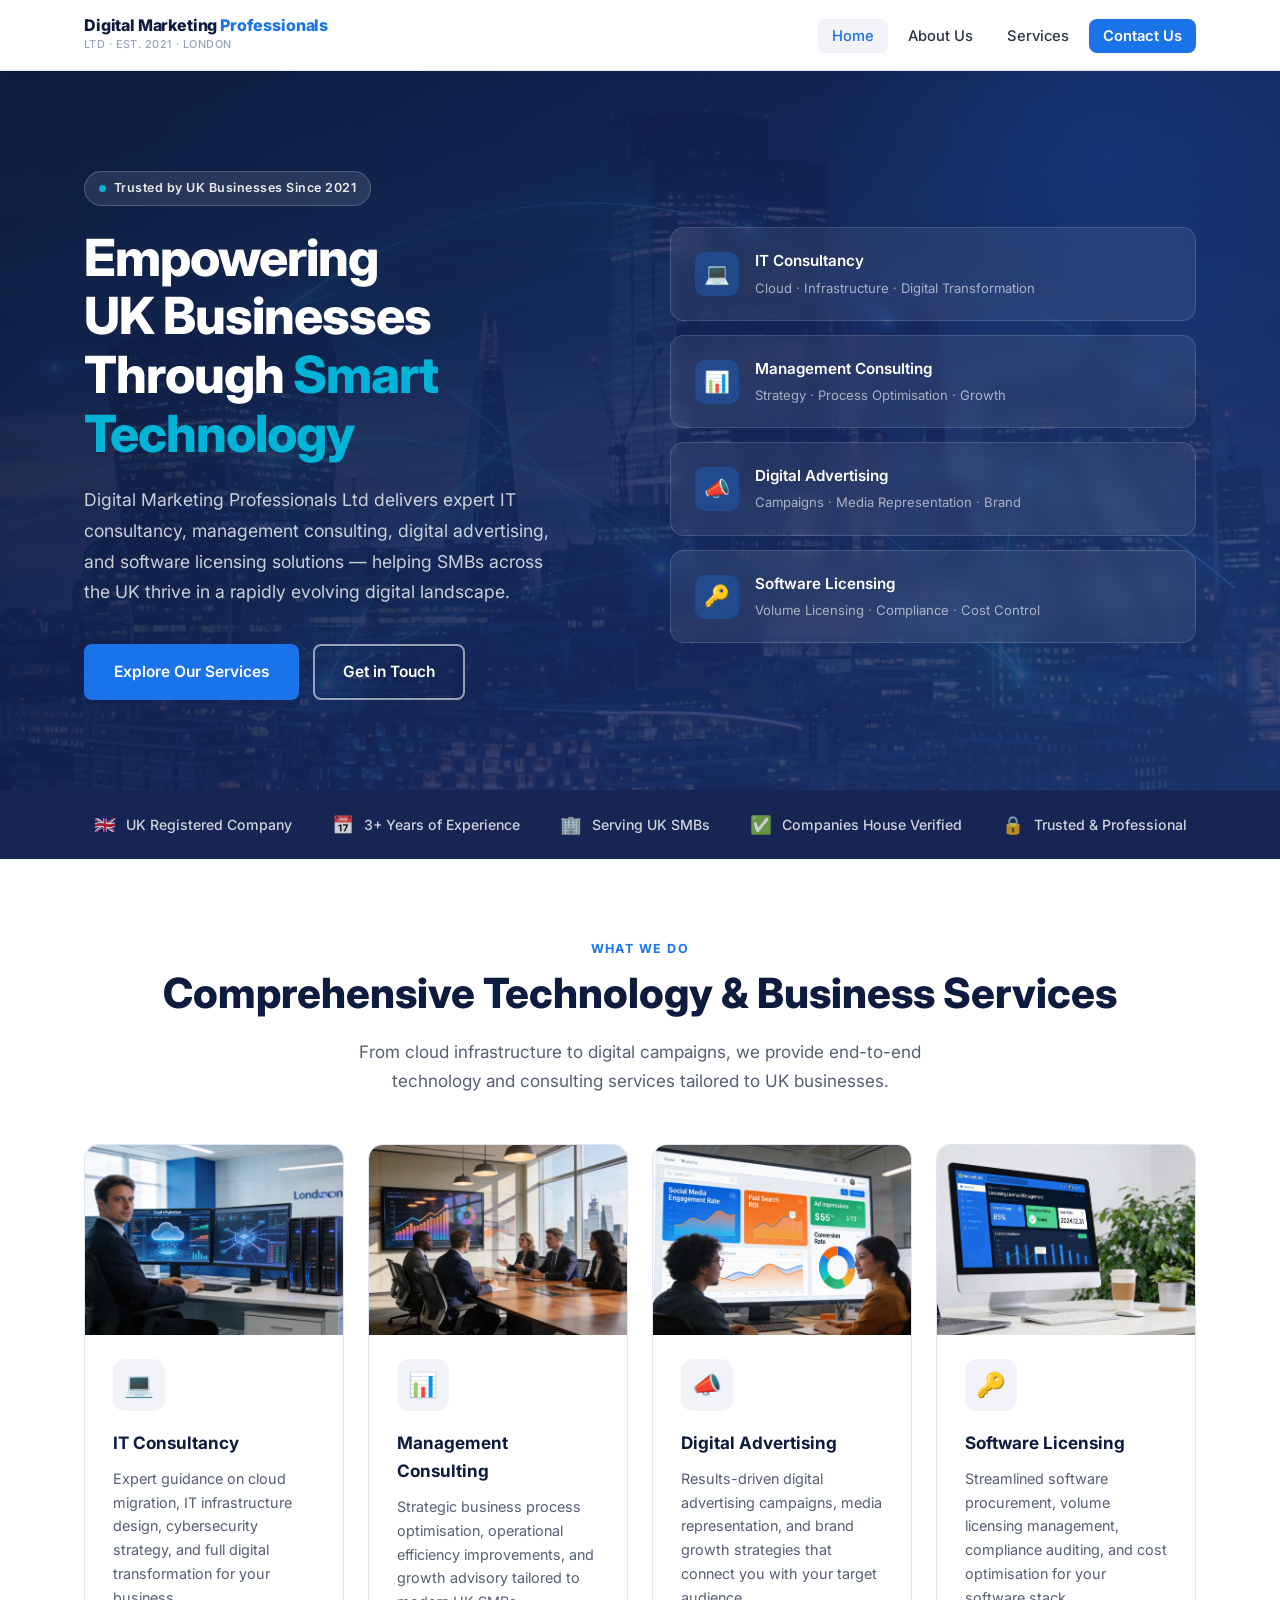
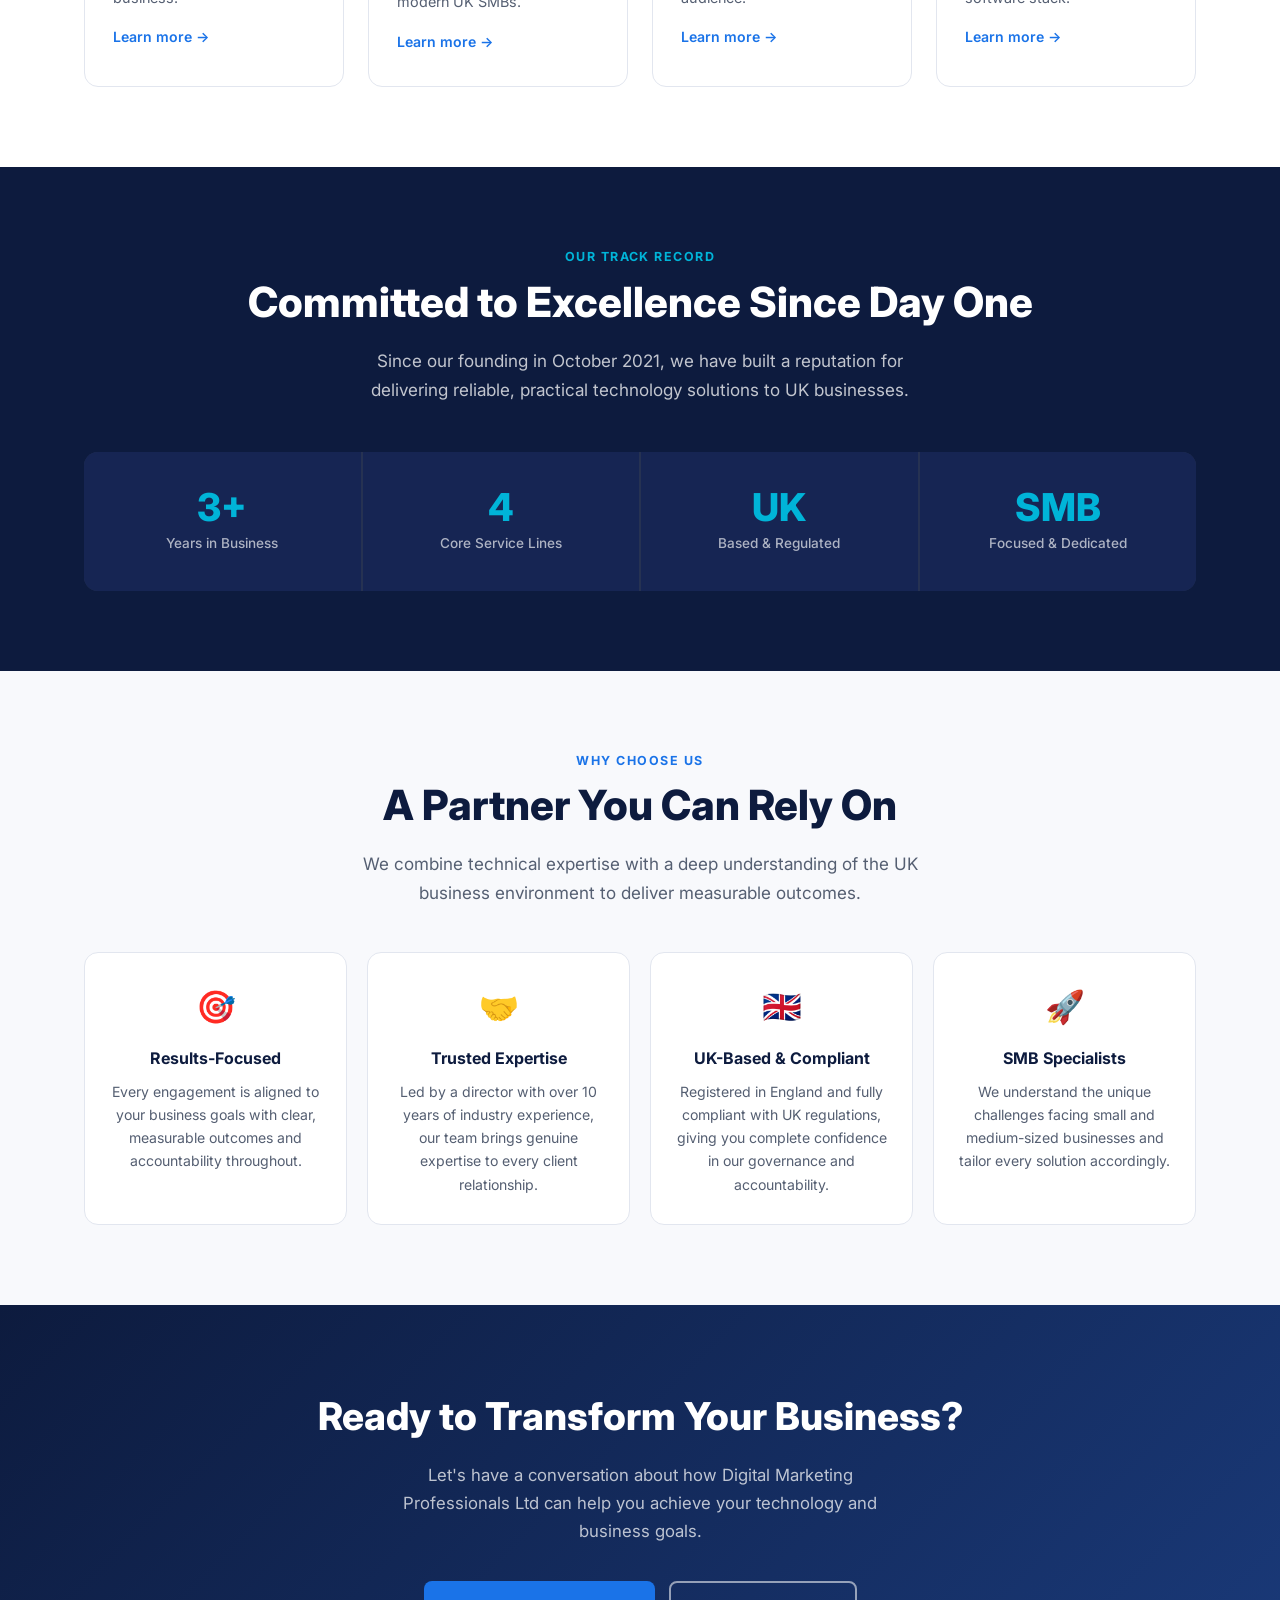
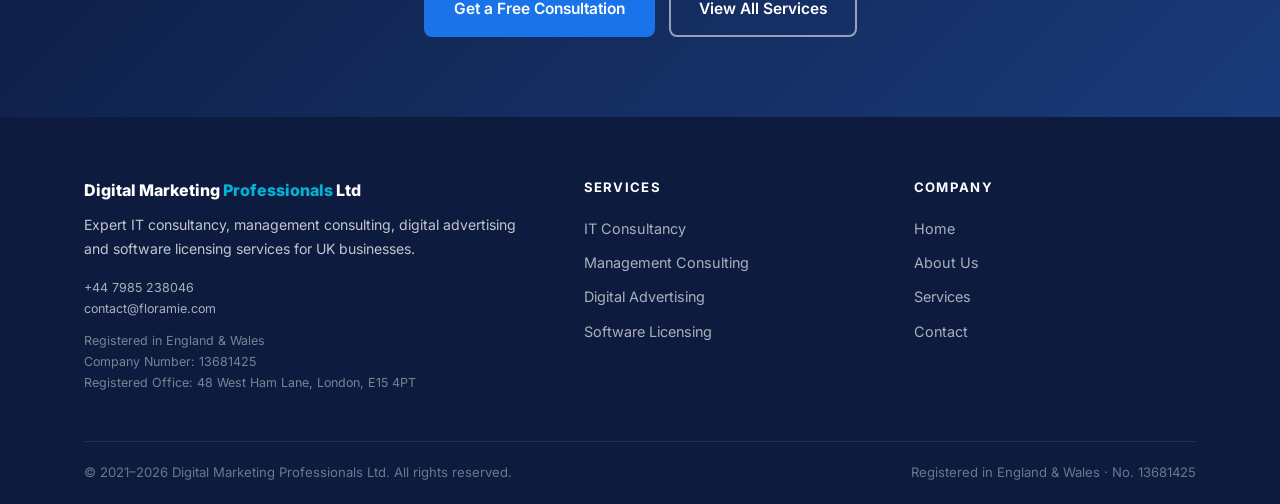
==== index.html @ d88a2fc1 "Initial release: Digital Marketing Professionals Ltd website Complete 4-page static website for Digi" ====
<!DOCTYPE html>
<html lang="en">
<head>
  <meta charset="UTF-8" />
  <meta name="viewport" content="width=device-width, initial-scale=1.0" />
  <meta name="description" content="Digital Marketing Professionals Ltd — London-based IT consultancy specialising in IT consultancy, management consulting, digital advertising and software licensing for UK businesses." />
  <title>Digital Marketing Professionals Ltd | IT Consultancy London</title>
  <link rel="stylesheet" href="css/styles.css" />
</head>
<body>

  <!-- ===== HEADER ===== -->
  <header class="site-header">
    <nav class="nav container">
      <a href="index.html" class="nav-logo">
        <span class="nav-logo-name">Digital Marketing<span> Professionals</span></span>
        <span class="nav-logo-tag">Ltd · Est. 2021 · London</span>
      </a>
      <button class="nav-toggle" aria-label="Toggle navigation" aria-expanded="false">
        <span></span><span></span><span></span>
      </button>
      <ul class="nav-links">
        <li><a href="index.html" class="active">Home</a></li>
        <li><a href="about.html">About Us</a></li>
        <li><a href="services.html">Services</a></li>
        <li><a href="contact.html" class="nav-cta">Contact Us</a></li>
      </ul>
    </nav>
  </header>

  <!-- ===== HERO ===== -->
  <section class="hero">
    <div class="container">
      <div class="hero-inner">
        <div class="hero-content">
          <div class="hero-badge">
            <span class="hero-badge-dot"></span>
            Trusted by UK Businesses Since 2021
          </div>
          <h1>Empowering UK&nbsp;Businesses Through <span>Smart Technology</span></h1>
          <p class="hero-desc">
            Digital Marketing Professionals Ltd delivers expert IT consultancy, management consulting, digital advertising, and software licensing solutions — helping SMBs across the UK thrive in a rapidly evolving digital landscape.
          </p>
          <div class="hero-actions">
            <a href="services.html" class="btn btn-primary">Explore Our Services</a>
            <a href="contact.html" class="btn btn-outline">Get in Touch</a>
          </div>
        </div>

        <div class="hero-visual">
          <div class="hero-card">
            <div class="hero-card-icon">💻</div>
            <div class="hero-card-text">
              <strong>IT Consultancy</strong>
              <span>Cloud · Infrastructure · Digital Transformation</span>
            </div>
          </div>
          <div class="hero-card">
            <div class="hero-card-icon">📊</div>
            <div class="hero-card-text">
              <strong>Management Consulting</strong>
              <span>Strategy · Process Optimisation · Growth</span>
            </div>
          </div>
          <div class="hero-card">
            <div class="hero-card-icon">📣</div>
            <div class="hero-card-text">
              <strong>Digital Advertising</strong>
              <span>Campaigns · Media Representation · Brand</span>
            </div>
          </div>
          <div class="hero-card">
            <div class="hero-card-icon">🔑</div>
            <div class="hero-card-text">
              <strong>Software Licensing</strong>
              <span>Volume Licensing · Compliance · Cost Control</span>
            </div>
          </div>
        </div>
      </div>
    </div>
  </section>

  <!-- ===== TRUST BAR ===== -->
  <div class="trust-bar">
    <div class="container">
      <div class="trust-bar-inner">
        <div class="trust-item">
          <span class="trust-item-icon">🇬🇧</span>
          <span>UK Registered Company</span>
        </div>
        <div class="trust-item">
          <span class="trust-item-icon">📅</span>
          <span>3+ Years of Experience</span>
        </div>
        <div class="trust-item">
          <span class="trust-item-icon">🏢</span>
          <span>Serving UK SMBs</span>
        </div>
        <div class="trust-item">
          <span class="trust-item-icon">✅</span>
          <span>Companies House Verified</span>
        </div>
        <div class="trust-item">
          <span class="trust-item-icon">🔒</span>
          <span>Trusted &amp; Professional</span>
        </div>
      </div>
    </div>
  </div>

  <!-- ===== SERVICES PREVIEW ===== -->
  <section class="section">
    <div class="container">
      <div class="text-center">
        <p class="section-label">What We Do</p>
        <h2 class="section-title">Comprehensive Technology &amp; Business Services</h2>
        <p class="section-subtitle">From cloud infrastructure to digital campaigns, we provide end-to-end technology and consulting services tailored to UK businesses.</p>
      </div>

      <div class="services-grid">
        <div class="service-card">
          <img src="images/it-consultancy.jpg" alt="IT Consultancy" class="service-card-img" />
          <div class="service-card-body">
            <div class="service-icon">💻</div>
            <h3>IT Consultancy</h3>
            <p>Expert guidance on cloud migration, IT infrastructure design, cybersecurity strategy, and full digital transformation for your business.</p>
            <a href="services.html#it-consultancy" class="service-card-link">Learn more →</a>
          </div>
        </div>
        <div class="service-card">
          <img src="images/management-consulting.jpg" alt="Management Consulting" class="service-card-img" />
          <div class="service-card-body">
            <div class="service-icon">📊</div>
            <h3>Management Consulting</h3>
            <p>Strategic business process optimisation, operational efficiency improvements, and growth advisory tailored to modern UK SMBs.</p>
            <a href="services.html#management-consulting" class="service-card-link">Learn more →</a>
          </div>
        </div>
        <div class="service-card">
          <img src="images/digital-advertising.jpg" alt="Digital Advertising" class="service-card-img" />
          <div class="service-card-body">
            <div class="service-icon">📣</div>
            <h3>Digital Advertising</h3>
            <p>Results-driven digital advertising campaigns, media representation, and brand growth strategies that connect you with your target audience.</p>
            <a href="services.html#digital-advertising" class="service-card-link">Learn more →</a>
          </div>
        </div>
        <div class="service-card">
          <img src="images/software-licensing.jpg" alt="Software Licensing" class="service-card-img" />
          <div class="service-card-body">
            <div class="service-icon">🔑</div>
            <h3>Software Licensing</h3>
            <p>Streamlined software procurement, volume licensing management, compliance auditing, and cost optimisation for your software stack.</p>
            <a href="services.html#software-licensing" class="service-card-link">Learn more →</a>
          </div>
        </div>
      </div>
    </div>
  </section>

  <!-- ===== STATS ===== -->
  <section class="section section--dark">
    <div class="container">
      <div class="text-center">
        <p class="section-label" style="color: var(--teal);">Our Track Record</p>
        <h2 class="section-title">Committed to Excellence Since Day One</h2>
        <p class="section-subtitle">Since our founding in October 2021, we have built a reputation for delivering reliable, practical technology solutions to UK businesses.</p>
      </div>
      <div class="stats-grid">
        <div class="stat-item">
          <div class="stat-number">3+</div>
          <div class="stat-label">Years in Business</div>
        </div>
        <div class="stat-item">
          <div class="stat-number">4</div>
          <div class="stat-label">Core Service Lines</div>
        </div>
        <div class="stat-item">
          <div class="stat-number">UK</div>
          <div class="stat-label">Based &amp; Regulated</div>
        </div>
        <div class="stat-item">
          <div class="stat-number">SMB</div>
          <div class="stat-label">Focused &amp; Dedicated</div>
        </div>
      </div>
    </div>
  </section>

  <!-- ===== WHY CHOOSE US ===== -->
  <section class="section section--alt">
    <div class="container">
      <div class="text-center">
        <p class="section-label">Why Choose Us</p>
        <h2 class="section-title">A Partner You Can Rely On</h2>
        <p class="section-subtitle">We combine technical expertise with a deep understanding of the UK business environment to deliver measurable outcomes.</p>
      </div>
      <div class="values-grid" style="margin-top: 44px;">
        <div class="value-card">
          <div class="value-icon">🎯</div>
          <h3>Results-Focused</h3>
          <p>Every engagement is aligned to your business goals with clear, measurable outcomes and accountability throughout.</p>
        </div>
        <div class="value-card">
          <div class="value-icon">🤝</div>
          <h3>Trusted Expertise</h3>
          <p>Led by a director with over 10 years of industry experience, our team brings genuine expertise to every client relationship.</p>
        </div>
        <div class="value-card">
          <div class="value-icon">🇬🇧</div>
          <h3>UK-Based &amp; Compliant</h3>
          <p>Registered in England and fully compliant with UK regulations, giving you complete confidence in our governance and accountability.</p>
        </div>
        <div class="value-card">
          <div class="value-icon">🚀</div>
          <h3>SMB Specialists</h3>
          <p>We understand the unique challenges facing small and medium-sized businesses and tailor every solution accordingly.</p>
        </div>
      </div>
    </div>
  </section>

  <!-- ===== CTA ===== -->
  <section class="cta-section">
    <div class="container">
      <h2>Ready to Transform Your Business?</h2>
      <p>Let's have a conversation about how Digital Marketing Professionals Ltd can help you achieve your technology and business goals.</p>
      <div class="cta-actions">
        <a href="contact.html" class="btn btn-primary">Get a Free Consultation</a>
        <a href="services.html" class="btn btn-outline">View All Services</a>
      </div>
    </div>
  </section>

  <!-- ===== FOOTER ===== -->
  <footer class="site-footer">
    <div class="container">
      <div class="footer-grid">
        <div>
          <div class="footer-brand-name">Digital Marketing <span>Professionals</span> Ltd</div>
          <p class="footer-tagline">Expert IT consultancy, management consulting, digital advertising and software licensing services for UK businesses.</p>
          <p class="footer-reg" style="margin-bottom: 10px;">
            <a href="tel:+447985238046" style="color: rgba(255,255,255,0.65);">+44 7985 238046</a><br />
            <a href="mailto:contact@floramie.com" style="color: rgba(255,255,255,0.65);">contact@floramie.com</a>
          </p>
          <p class="footer-reg">
            Registered in England &amp; Wales<br />
            Company Number: 13681425<br />
            Registered Office: 48 West Ham Lane, London, E15 4PT
          </p>
        </div>
        <div class="footer-col">
          <h4>Services</h4>
          <ul>
            <li><a href="services.html#it-consultancy">IT Consultancy</a></li>
            <li><a href="services.html#management-consulting">Management Consulting</a></li>
            <li><a href="services.html#digital-advertising">Digital Advertising</a></li>
            <li><a href="services.html#software-licensing">Software Licensing</a></li>
          </ul>
        </div>
        <div class="footer-col">
          <h4>Company</h4>
          <ul>
            <li><a href="index.html">Home</a></li>
            <li><a href="about.html">About Us</a></li>
            <li><a href="services.html">Services</a></li>
            <li><a href="contact.html">Contact</a></li>
          </ul>
        </div>
      </div>
      <div class="footer-bottom">
        <span>&copy; 2021–2026 Digital Marketing Professionals Ltd. All rights reserved.</span>
        <span>Registered in England &amp; Wales · No. 13681425</span>
      </div>
    </div>
  </footer>

  <script src="js/main.js"></script>
</body>
</html>
---- css/styles.css ----
/* ============================================================
   Digital Marketing Professionals Ltd — Global Styles
   ============================================================ */

@import url('https://fonts.googleapis.com/css2?family=Inter:wght@300;400;500;600;700;800&display=swap');

/* === CSS Variables === */
:root {
  --navy:       #0d1b3e;
  --navy-light: #162553;
  --blue:       #1a73e8;
  --blue-dark:  #1557b0;
  --teal:       #00b4d8;
  --white:      #ffffff;
  --off-white:  #f8f9fc;
  --gray-100:   #f1f3f8;
  --gray-200:   #e2e6ef;
  --gray-400:   #9aa3b5;
  --gray-600:   #555f72;
  --gray-800:   #2d3345;
  --text:       #1e2535;
  --radius:     8px;
  --radius-lg:  14px;
  --shadow:     0 2px 16px rgba(13,27,62,0.10);
  --shadow-md:  0 4px 28px rgba(13,27,62,0.14);
  --transition: 0.22s ease;
}

/* === Reset & Base === */
*, *::before, *::after { box-sizing: border-box; margin: 0; padding: 0; }

html { scroll-behavior: smooth; font-size: 16px; }

body {
  font-family: 'Inter', system-ui, sans-serif;
  color: var(--text);
  background: var(--white);
  line-height: 1.65;
  -webkit-font-smoothing: antialiased;
}

img { max-width: 100%; display: block; }
a { color: var(--blue); text-decoration: none; transition: color var(--transition); }
a:hover { color: var(--blue-dark); }
ul { list-style: none; }

/* === Utility === */
.container {
  max-width: 1160px;
  margin: 0 auto;
  padding: 0 24px;
}

.section { padding: 80px 0; }
.section--alt { background: var(--off-white); }
.section--dark { background: var(--navy); color: var(--white); }

.section-label {
  font-size: 0.78rem;
  font-weight: 700;
  letter-spacing: 0.12em;
  text-transform: uppercase;
  color: var(--blue);
  margin-bottom: 10px;
}

.section-title {
  font-size: clamp(1.75rem, 3.5vw, 2.6rem);
  font-weight: 800;
  color: var(--navy);
  line-height: 1.2;
  margin-bottom: 18px;
}

.section--dark .section-title { color: var(--white); }

.section-subtitle {
  font-size: 1.07rem;
  color: var(--gray-600);
  max-width: 580px;
  line-height: 1.7;
}

.section--dark .section-subtitle { color: rgba(255,255,255,0.75); }

.text-center { text-align: center; }
.text-center .section-subtitle { margin: 0 auto; }

.btn {
  display: inline-flex;
  align-items: center;
  gap: 8px;
  padding: 13px 28px;
  border-radius: var(--radius);
  font-weight: 600;
  font-size: 0.97rem;
  cursor: pointer;
  transition: all var(--transition);
  border: 2px solid transparent;
}

.btn-primary {
  background: var(--blue);
  color: var(--white);
}
.btn-primary:hover {
  background: var(--blue-dark);
  color: var(--white);
  transform: translateY(-1px);
  box-shadow: 0 6px 20px rgba(26,115,232,0.35);
}

.btn-outline {
  background: transparent;
  color: var(--white);
  border-color: rgba(255,255,255,0.55);
}
.btn-outline:hover {
  background: rgba(255,255,255,0.12);
  color: var(--white);
  border-color: var(--white);
}

.btn-outline-dark {
  background: transparent;
  color: var(--blue);
  border-color: var(--blue);
}
.btn-outline-dark:hover {
  background: var(--blue);
  color: var(--white);
}

/* === Header / Nav === */
.site-header {
  position: sticky;
  top: 0;
  z-index: 100;
  background: var(--white);
  border-bottom: 1px solid var(--gray-200);
  box-shadow: 0 1px 8px rgba(13,27,62,0.07);
}

.nav {
  display: flex;
  align-items: center;
  justify-content: space-between;
  height: 70px;
}

.nav-logo {
  display: flex;
  flex-direction: column;
  gap: 1px;
  text-decoration: none;
}

.nav-logo-name {
  font-size: 1rem;
  font-weight: 800;
  color: var(--navy);
  line-height: 1.15;
  letter-spacing: -0.01em;
}

.nav-logo-name span { color: var(--blue); }

.nav-logo-tag {
  font-size: 0.68rem;
  font-weight: 500;
  color: var(--gray-400);
  letter-spacing: 0.04em;
  text-transform: uppercase;
}

.nav-links {
  display: flex;
  align-items: center;
  gap: 6px;
}

.nav-links a {
  padding: 8px 14px;
  border-radius: var(--radius);
  font-size: 0.92rem;
  font-weight: 500;
  color: var(--gray-800);
  transition: all var(--transition);
}

.nav-links a:hover,
.nav-links a.active {
  color: var(--blue);
  background: var(--gray-100);
}

.nav-cta {
  background: var(--blue) !important;
  color: var(--white) !important;
  font-weight: 600 !important;
}

.nav-cta:hover {
  background: var(--blue-dark) !important;
}

.nav-toggle {
  display: none;
  flex-direction: column;
  gap: 5px;
  cursor: pointer;
  padding: 6px;
  border: none;
  background: none;
}

.nav-toggle span {
  display: block;
  width: 24px;
  height: 2px;
  background: var(--navy);
  border-radius: 2px;
  transition: all var(--transition);
}

/* === Footer === */
.site-footer {
  background: var(--navy);
  color: rgba(255,255,255,0.75);
  padding: 60px 0 0;
}

.footer-grid {
  display: grid;
  grid-template-columns: 1.6fr 1fr 1fr;
  gap: 48px;
  padding-bottom: 48px;
}

.footer-brand-name {
  font-size: 1rem;
  font-weight: 800;
  color: var(--white);
  margin-bottom: 10px;
}

.footer-brand-name span { color: var(--teal); }

.footer-tagline {
  font-size: 0.88rem;
  line-height: 1.7;
  margin-bottom: 16px;
}

.footer-reg {
  font-size: 0.78rem;
  color: rgba(255,255,255,0.45);
  line-height: 1.7;
}

.footer-col h4 {
  font-size: 0.82rem;
  font-weight: 700;
  text-transform: uppercase;
  letter-spacing: 0.1em;
  color: var(--white);
  margin-bottom: 16px;
}

.footer-col ul li {
  margin-bottom: 8px;
}

.footer-col ul a {
  font-size: 0.9rem;
  color: rgba(255,255,255,0.65);
  transition: color var(--transition);
}

.footer-col ul a:hover { color: var(--teal); }

.footer-bottom {
  border-top: 1px solid rgba(255,255,255,0.1);
  padding: 20px 0;
  display: flex;
  justify-content: space-between;
  align-items: center;
  font-size: 0.82rem;
  color: rgba(255,255,255,0.4);
}

/* === Home: Hero === */
.hero {
  background: linear-gradient(135deg, rgba(13,27,62,0.90) 0%, rgba(22,40,96,0.88) 60%, rgba(30,58,122,0.85) 100%), url('../images/hero.jpg') center/cover no-repeat;
  color: var(--white);
  padding: 100px 0 90px;
  position: relative;
  overflow: hidden;
}

.hero::before {
  content: '';
  position: absolute;
  top: -30%;
  right: -10%;
  width: 600px;
  height: 600px;
  background: radial-gradient(circle, rgba(26,115,232,0.18) 0%, transparent 70%);
  pointer-events: none;
}

.hero-inner {
  display: grid;
  grid-template-columns: 1fr 1fr;
  gap: 60px;
  align-items: center;
}

.hero-badge {
  display: inline-flex;
  align-items: center;
  gap: 8px;
  background: rgba(255,255,255,0.1);
  border: 1px solid rgba(255,255,255,0.2);
  border-radius: 100px;
  padding: 6px 14px;
  font-size: 0.78rem;
  font-weight: 600;
  letter-spacing: 0.04em;
  color: rgba(255,255,255,0.9);
  margin-bottom: 22px;
}

.hero-badge-dot {
  width: 7px;
  height: 7px;
  background: var(--teal);
  border-radius: 50%;
  animation: pulse 2s infinite;
}

@keyframes pulse {
  0%, 100% { opacity: 1; }
  50% { opacity: 0.4; }
}

.hero h1 {
  font-size: clamp(2rem, 4vw, 3.2rem);
  font-weight: 800;
  line-height: 1.15;
  margin-bottom: 22px;
  letter-spacing: -0.02em;
}

.hero h1 span { color: var(--teal); }

.hero-desc {
  font-size: 1.1rem;
  color: rgba(255,255,255,0.78);
  line-height: 1.75;
  margin-bottom: 36px;
  max-width: 480px;
}

.hero-actions {
  display: flex;
  gap: 14px;
  flex-wrap: wrap;
}

.hero-visual {
  display: flex;
  flex-direction: column;
  gap: 14px;
}

.hero-card {
  background: rgba(255,255,255,0.07);
  border: 1px solid rgba(255,255,255,0.14);
  border-radius: var(--radius-lg);
  padding: 20px 24px;
  display: flex;
  align-items: center;
  gap: 16px;
  backdrop-filter: blur(8px);
}

.hero-card-icon {
  width: 44px;
  height: 44px;
  background: rgba(26,115,232,0.3);
  border-radius: 10px;
  display: flex;
  align-items: center;
  justify-content: center;
  font-size: 1.3rem;
  flex-shrink: 0;
}

.hero-card-text strong {
  display: block;
  font-size: 0.95rem;
  font-weight: 600;
  color: var(--white);
}

.hero-card-text span {
  font-size: 0.82rem;
  color: rgba(255,255,255,0.6);
}

/* === Trust Bar === */
.trust-bar {
  background: var(--navy-light);
  padding: 20px 0;
}

.trust-bar-inner {
  display: flex;
  align-items: center;
  justify-content: center;
  gap: 40px;
  flex-wrap: wrap;
}

.trust-item {
  display: flex;
  align-items: center;
  gap: 10px;
  color: rgba(255,255,255,0.8);
  font-size: 0.88rem;
  font-weight: 500;
}

.trust-item-icon {
  font-size: 1.1rem;
}

/* === Services Preview === */
.services-grid {
  display: grid;
  grid-template-columns: repeat(auto-fit, minmax(250px, 1fr));
  gap: 24px;
  margin-top: 48px;
}

.service-card {
  background: var(--white);
  border: 1px solid var(--gray-200);
  border-radius: var(--radius-lg);
  padding: 0;
  transition: all var(--transition);
  position: relative;
  overflow: hidden;
}

.service-card-body {
  padding: 24px 28px 32px;
}

.service-card::before {
  content: '';
  position: absolute;
  top: 0; left: 0; right: 0;
  height: 3px;
  background: linear-gradient(90deg, var(--blue), var(--teal));
  opacity: 0;
  transition: opacity var(--transition);
}

.service-card:hover {
  box-shadow: var(--shadow-md);
  transform: translateY(-3px);
  border-color: var(--gray-100);
}

.service-card:hover::before { opacity: 1; }

.service-card-img {
  width: 100%;
  height: 190px;
  object-fit: cover;
  display: block;
  border-radius: var(--radius-lg) var(--radius-lg) 0 0;
  transition: transform 0.4s ease;
}

.service-card:hover .service-card-img { transform: scale(1.04); }

.service-icon {
  width: 52px;
  height: 52px;
  background: var(--gray-100);
  border-radius: 12px;
  display: flex;
  align-items: center;
  justify-content: center;
  font-size: 1.5rem;
  margin-bottom: 18px;
  transition: background var(--transition);
}

.service-card:hover .service-icon {
  background: rgba(26,115,232,0.1);
}

.service-card h3 {
  font-size: 1.07rem;
  font-weight: 700;
  color: var(--navy);
  margin-bottom: 10px;
}

.service-card p {
  font-size: 0.9rem;
  color: var(--gray-600);
  line-height: 1.65;
}

.service-card-link {
  display: inline-flex;
  align-items: center;
  gap: 6px;
  margin-top: 16px;
  font-size: 0.88rem;
  font-weight: 600;
  color: var(--blue);
}

.service-card-link:hover { gap: 10px; }

/* === Stats === */
.stats-grid {
  display: grid;
  grid-template-columns: repeat(4, 1fr);
  gap: 2px;
  background: rgba(255,255,255,0.1);
  border-radius: var(--radius-lg);
  overflow: hidden;
  margin-top: 48px;
}

.stat-item {
  background: var(--navy-light);
  padding: 36px 28px;
  text-align: center;
}

.stat-number {
  font-size: 2.4rem;
  font-weight: 800;
  color: var(--teal);
  line-height: 1;
  margin-bottom: 6px;
}

.stat-label {
  font-size: 0.85rem;
  color: rgba(255,255,255,0.65);
  font-weight: 500;
}

/* === CTA Section === */
.cta-section {
  background: linear-gradient(135deg, var(--navy), #1a3a7a);
  padding: 80px 0;
  text-align: center;
}

.cta-section h2 {
  font-size: clamp(1.75rem, 3vw, 2.4rem);
  font-weight: 800;
  color: var(--white);
  margin-bottom: 14px;
}

.cta-section p {
  font-size: 1.05rem;
  color: rgba(255,255,255,0.72);
  max-width: 520px;
  margin: 0 auto 36px;
}

.cta-actions {
  display: flex;
  gap: 14px;
  justify-content: center;
  flex-wrap: wrap;
}

/* === About: Team Bio === */
.founder-bio {
  display: grid;
  grid-template-columns: auto 1fr;
  gap: 36px;
  align-items: start;
  background: var(--white);
  border: 1px solid var(--gray-200);
  border-radius: var(--radius-lg);
  padding: 36px;
  box-shadow: var(--shadow);
  margin-top: 48px;
}

.founder-avatar {
  width: 110px;
  height: 110px;
  border-radius: 50%;
  overflow: hidden;
  flex-shrink: 0;
  border: 3px solid var(--blue);
  box-shadow: 0 4px 16px rgba(26,115,232,0.25);
}

.founder-avatar img {
  width: 100%;
  height: 100%;
  object-fit: cover;
  object-position: top center;
}

.founder-name {
  font-size: 1.3rem;
  font-weight: 800;
  color: var(--navy);
  margin-bottom: 4px;
}

.founder-title {
  font-size: 0.9rem;
  font-weight: 600;
  color: var(--blue);
  margin-bottom: 14px;
}

.founder-bio-text {
  font-size: 0.95rem;
  color: var(--gray-600);
  line-height: 1.75;
}

.founder-tags {
  display: flex;
  flex-wrap: wrap;
  gap: 8px;
  margin-top: 16px;
}

.tag {
  background: var(--gray-100);
  color: var(--navy);
  font-size: 0.78rem;
  font-weight: 600;
  padding: 5px 12px;
  border-radius: 100px;
}

/* === Values Grid === */
.values-grid {
  display: grid;
  grid-template-columns: repeat(auto-fit, minmax(220px, 1fr));
  gap: 20px;
  margin-top: 40px;
}

.value-card {
  background: var(--white);
  border: 1px solid var(--gray-200);
  border-radius: var(--radius-lg);
  padding: 28px 24px;
  text-align: center;
}

.value-icon {
  font-size: 2rem;
  margin-bottom: 12px;
}

.value-card h3 {
  font-size: 1rem;
  font-weight: 700;
  color: var(--navy);
  margin-bottom: 8px;
}

.value-card p {
  font-size: 0.88rem;
  color: var(--gray-600);
  line-height: 1.65;
}

/* === Timeline === */
.timeline {
  margin-top: 40px;
  position: relative;
  padding-left: 28px;
}

.timeline::before {
  content: '';
  position: absolute;
  left: 0;
  top: 8px;
  bottom: 0;
  width: 2px;
  background: var(--gray-200);
}

.timeline-item {
  position: relative;
  margin-bottom: 32px;
}

.timeline-item::before {
  content: '';
  position: absolute;
  left: -33px;
  top: 7px;
  width: 12px;
  height: 12px;
  background: var(--blue);
  border-radius: 50%;
  border: 2px solid var(--white);
  box-shadow: 0 0 0 2px var(--blue);
}

.timeline-year {
  font-size: 0.78rem;
  font-weight: 700;
  color: var(--blue);
  text-transform: uppercase;
  letter-spacing: 0.08em;
  margin-bottom: 4px;
}

.timeline-item h3 {
  font-size: 1rem;
  font-weight: 700;
  color: var(--navy);
  margin-bottom: 6px;
}

.timeline-item p {
  font-size: 0.9rem;
  color: var(--gray-600);
  line-height: 1.65;
}

/* === Services Page: Detail === */
.service-detail {
  display: grid;
  grid-template-columns: 1fr 1fr;
  gap: 60px;
  align-items: center;
  padding: 60px 0;
  border-bottom: 1px solid var(--gray-200);
}

.service-detail:last-of-type { border-bottom: none; }

.service-detail.reverse { direction: rtl; }
.service-detail.reverse > * { direction: ltr; }

.service-detail-icon {
  width: 64px;
  height: 64px;
  background: linear-gradient(135deg, var(--blue), var(--teal));
  border-radius: 16px;
  display: flex;
  align-items: center;
  justify-content: center;
  font-size: 1.8rem;
  margin-bottom: 20px;
}

.service-detail h2 {
  font-size: 1.7rem;
  font-weight: 800;
  color: var(--navy);
  margin-bottom: 14px;
}

.service-detail p {
  color: var(--gray-600);
  line-height: 1.75;
  margin-bottom: 22px;
}

.service-features {
  display: flex;
  flex-direction: column;
  gap: 10px;
}

.feature-item {
  display: flex;
  align-items: flex-start;
  gap: 10px;
  font-size: 0.92rem;
  color: var(--gray-800);
}

.feature-check {
  color: var(--blue);
  font-weight: 700;
  flex-shrink: 0;
  margin-top: 1px;
}

.service-visual-box {
  border-radius: var(--radius-lg);
  min-height: 340px;
  overflow: hidden;
  border: 1px solid var(--gray-200);
  box-shadow: var(--shadow-md);
}

.service-visual-box img {
  width: 100%;
  height: 100%;
  object-fit: cover;
  display: block;
  min-height: 340px;
  transition: transform 0.4s ease;
}

.service-visual-box:hover img {
  transform: scale(1.03);
}

/* === Contact === */
.contact-grid {
  display: grid;
  grid-template-columns: 1fr 1.4fr;
  gap: 48px;
  align-items: start;
  margin-top: 48px;
}

.contact-info {
  display: flex;
  flex-direction: column;
  gap: 24px;
}

.contact-item {
  display: flex;
  gap: 16px;
  align-items: flex-start;
}

.contact-item-icon {
  width: 44px;
  height: 44px;
  background: var(--gray-100);
  border-radius: 10px;
  display: flex;
  align-items: center;
  justify-content: center;
  font-size: 1.2rem;
  flex-shrink: 0;
}

.contact-item-body strong {
  display: block;
  font-size: 0.85rem;
  font-weight: 700;
  color: var(--navy);
  text-transform: uppercase;
  letter-spacing: 0.06em;
  margin-bottom: 4px;
}

.contact-item-body p,
.contact-item-body address {
  font-size: 0.92rem;
  color: var(--gray-600);
  font-style: normal;
  line-height: 1.65;
}

.contact-form-wrap {
  background: var(--white);
  border: 1px solid var(--gray-200);
  border-radius: var(--radius-lg);
  padding: 36px;
  box-shadow: var(--shadow);
}

.contact-form-wrap h3 {
  font-size: 1.2rem;
  font-weight: 700;
  color: var(--navy);
  margin-bottom: 24px;
}

.form-group {
  margin-bottom: 18px;
}

.form-group label {
  display: block;
  font-size: 0.85rem;
  font-weight: 600;
  color: var(--navy);
  margin-bottom: 7px;
}

.form-group input,
.form-group select,
.form-group textarea {
  width: 100%;
  padding: 12px 14px;
  border: 1.5px solid var(--gray-200);
  border-radius: var(--radius);
  font-size: 0.93rem;
  font-family: inherit;
  color: var(--text);
  background: var(--white);
  transition: border-color var(--transition);
  outline: none;
}

.form-group input:focus,
.form-group select:focus,
.form-group textarea:focus {
  border-color: var(--blue);
  box-shadow: 0 0 0 3px rgba(26,115,232,0.12);
}

.form-group textarea { resize: vertical; min-height: 130px; }

.form-row {
  display: grid;
  grid-template-columns: 1fr 1fr;
  gap: 14px;
}

/* === Map Placeholder === */
.map-placeholder {
  background: var(--gray-100);
  border-radius: var(--radius-lg);
  height: 260px;
  display: flex;
  flex-direction: column;
  align-items: center;
  justify-content: center;
  gap: 10px;
  color: var(--gray-400);
  font-size: 0.9rem;
  margin-top: 32px;
  border: 1px solid var(--gray-200);
}

.map-placeholder-icon { font-size: 2.5rem; }

/* === Page Hero (inner pages) === */
.page-hero {
  background: linear-gradient(135deg, rgba(13,27,62,0.92) 0%, rgba(22,40,96,0.88) 100%), url('../images/hero.jpg') center/cover no-repeat;
  color: var(--white);
  padding: 70px 0 60px;
}

.page-hero .section-label { color: var(--teal); }

.page-hero .section-title { color: var(--white); }

.page-hero .section-subtitle { color: rgba(255,255,255,0.72); }

/* === Registration Box === */
.reg-box {
  background: var(--gray-100);
  border-left: 4px solid var(--blue);
  border-radius: 0 var(--radius) var(--radius) 0;
  padding: 18px 22px;
  font-size: 0.85rem;
  color: var(--gray-600);
  line-height: 1.75;
  margin-top: 24px;
}

.reg-box strong { color: var(--navy); }

/* === Responsive === */
@media (max-width: 900px) {
  .hero-inner { grid-template-columns: 1fr; }
  .hero-visual { display: none; }
  .footer-grid { grid-template-columns: 1fr 1fr; }
  .stats-grid { grid-template-columns: repeat(2, 1fr); }
  .service-detail { grid-template-columns: 1fr; gap: 32px; }
  .service-detail.reverse { direction: ltr; }
  .contact-grid { grid-template-columns: 1fr; }
  .founder-bio { grid-template-columns: 1fr; }
  .founder-avatar { width: 72px; height: 72px; font-size: 1.8rem; }
}

@media (max-width: 640px) {
  .section { padding: 56px 0; }
  .nav-links { display: none; position: absolute; top: 70px; left: 0; right: 0; background: var(--white); flex-direction: column; padding: 16px; box-shadow: var(--shadow-md); border-top: 1px solid var(--gray-200); gap: 4px; }
  .nav-links.open { display: flex; }
  .nav-toggle { display: flex; }
  .footer-grid { grid-template-columns: 1fr; gap: 32px; }
  .footer-bottom { flex-direction: column; gap: 8px; text-align: center; }
  .stats-grid { grid-template-columns: repeat(2, 1fr); }
  .form-row { grid-template-columns: 1fr; }
  .trust-bar-inner { gap: 20px; }
}
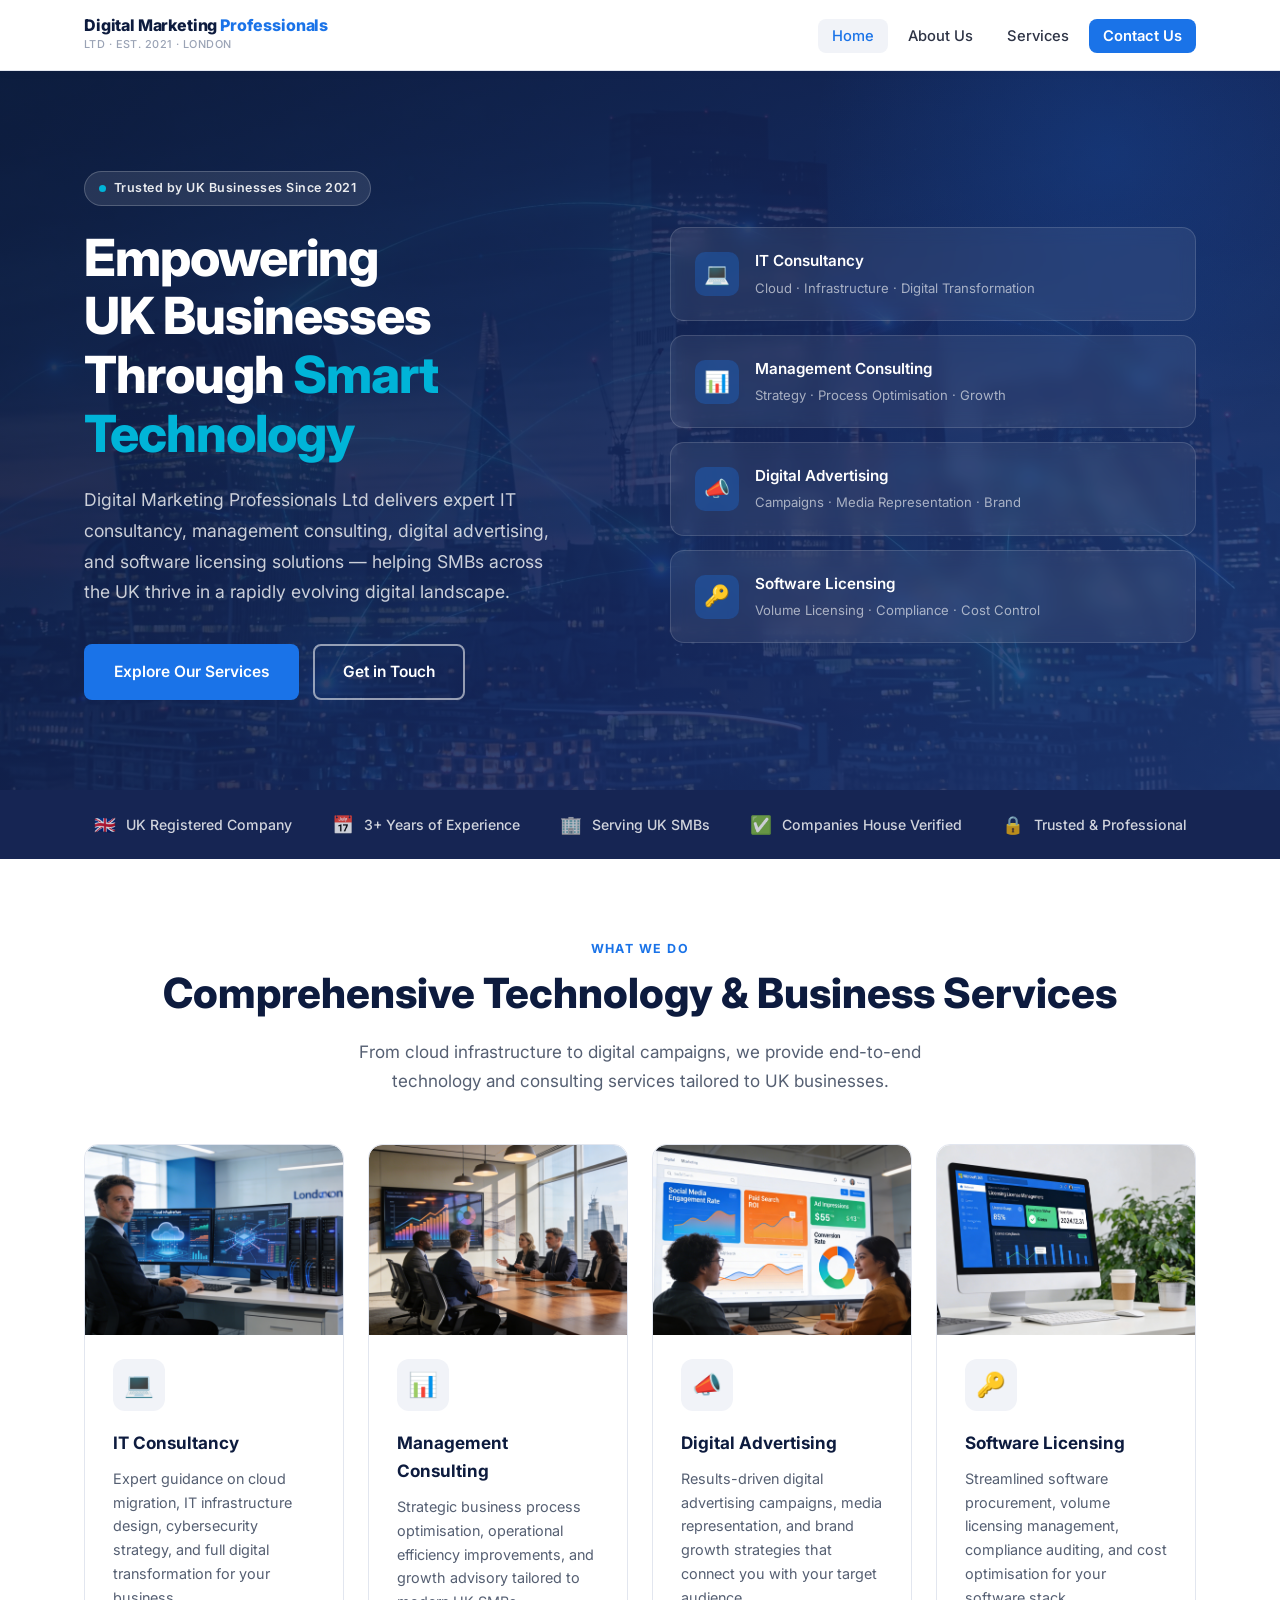
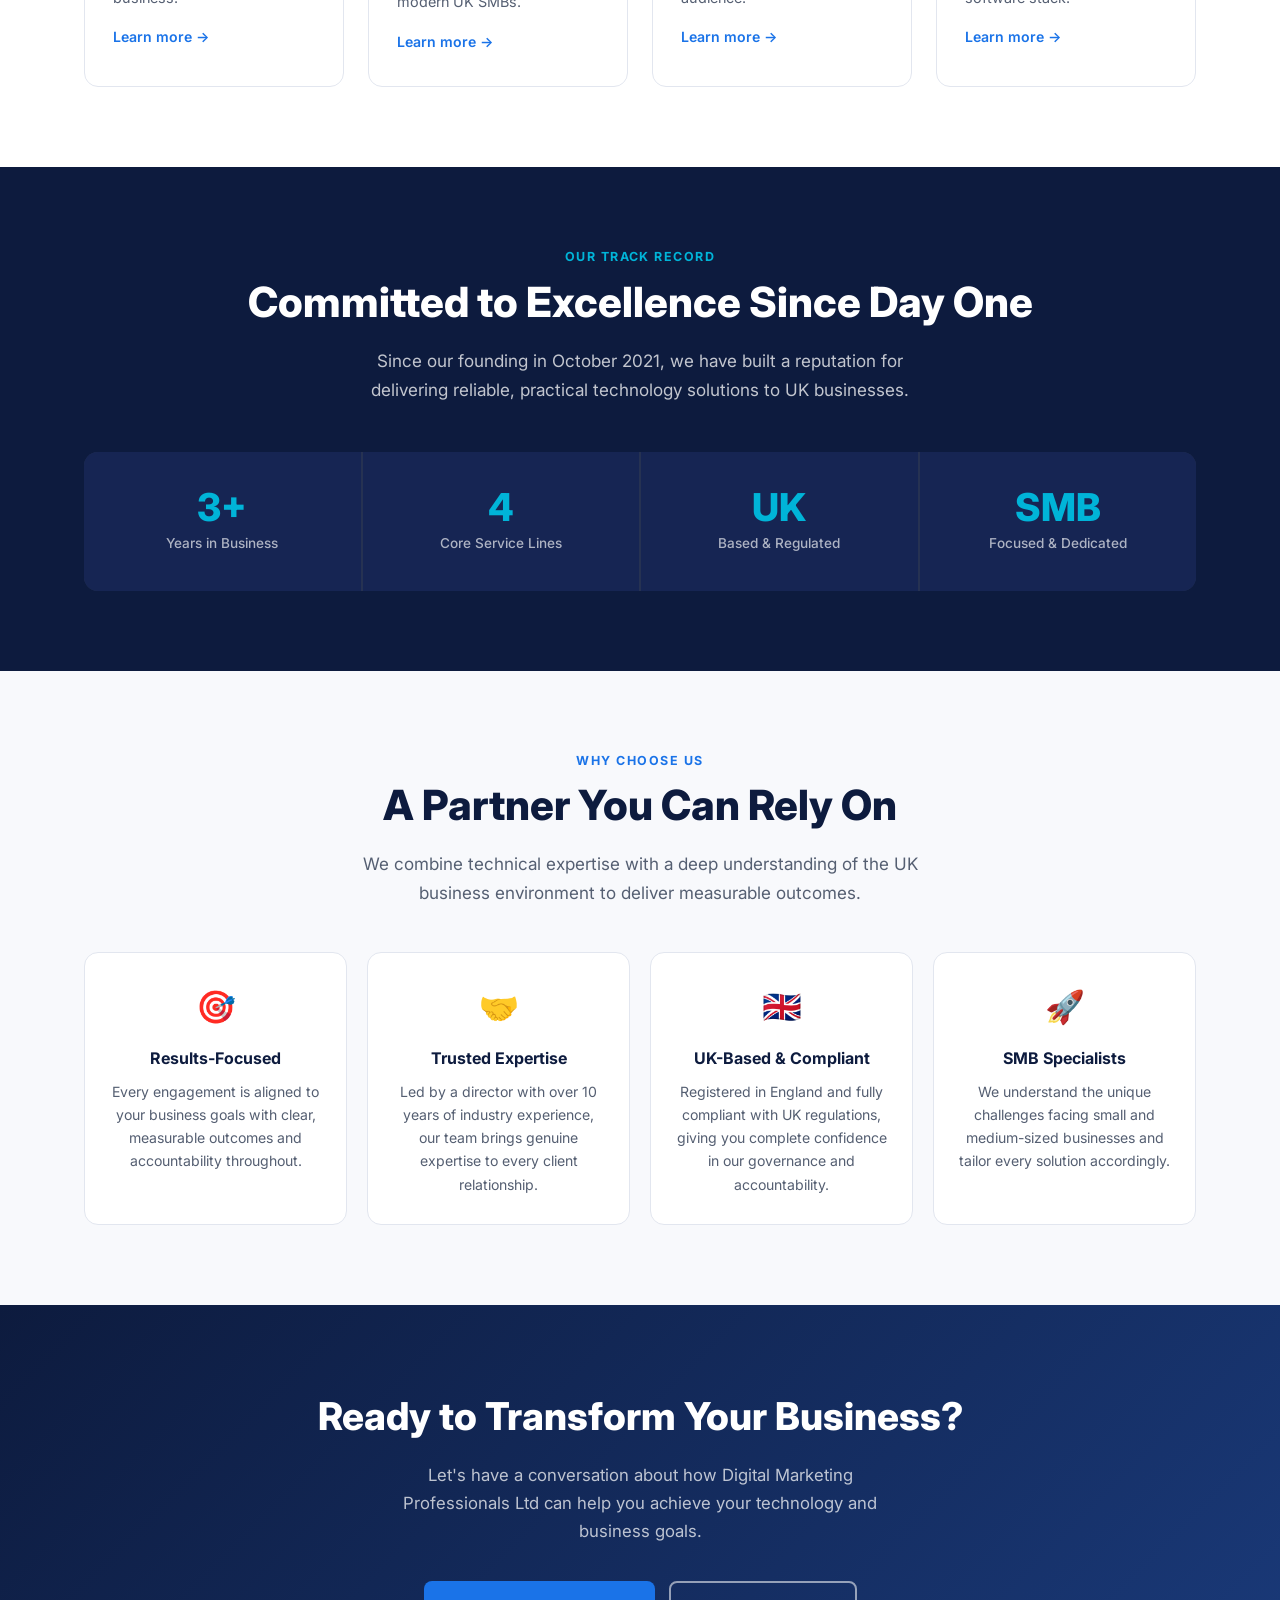
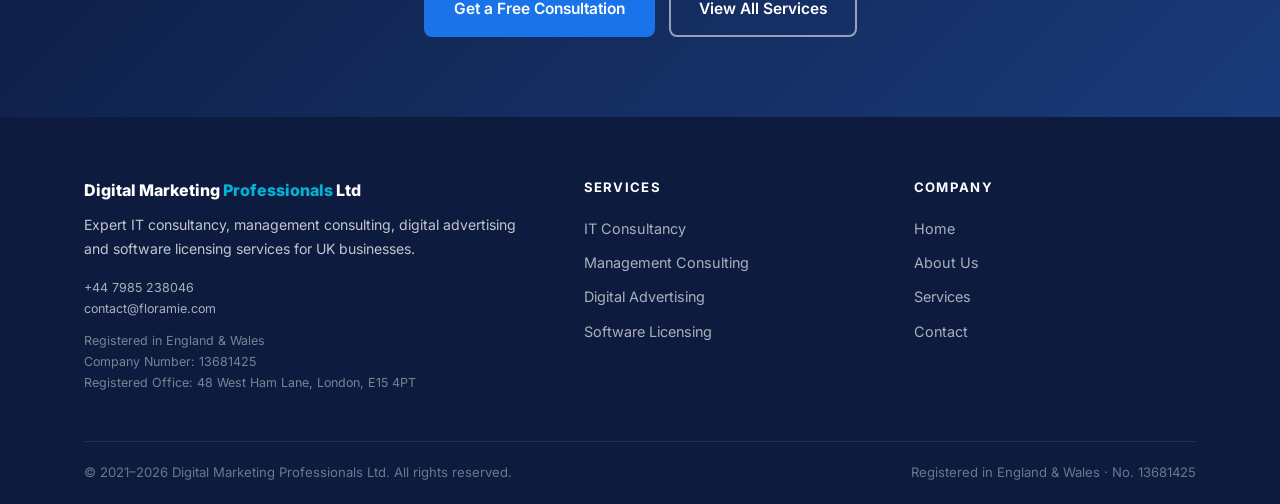
==== commit 5b728f9c: "Add preloader and scroll fade-in animations Professional navy preloader with company name and loadin" ====
--- a/index.html
+++ b/index.html
@@ -8,6 +8,12 @@
   <link rel="stylesheet" href="css/styles.css" />
 </head>
 <body>
+
+  <!-- ===== PRELOADER ===== -->
+  <div id="preloader">
+    <div class="preloader-logo">Digital Marketing <span>Professionals</span> Ltd</div>
+    <div class="preloader-bar"></div>
+  </div>
 
   <!-- ===== HEADER ===== -->
   <header class="site-header">
@@ -110,7 +116,7 @@
   </div>
 
   <!-- ===== SERVICES PREVIEW ===== -->
-  <section class="section">
+  <section class="section fade-in">
     <div class="container">
       <div class="text-center">
         <p class="section-label">What We Do</p>
@@ -160,7 +166,7 @@
   </section>
 
   <!-- ===== STATS ===== -->
-  <section class="section section--dark">
+  <section class="section section--dark fade-in">
     <div class="container">
       <div class="text-center">
         <p class="section-label" style="color: var(--teal);">Our Track Record</p>
@@ -189,7 +195,7 @@
   </section>
 
   <!-- ===== WHY CHOOSE US ===== -->
-  <section class="section section--alt">
+  <section class="section section--alt fade-in">
     <div class="container">
       <div class="text-center">
         <p class="section-label">Why Choose Us</p>
--- a/css/styles.css
+++ b/css/styles.css
@@ -26,6 +26,85 @@
   --transition: 0.22s ease;
 }
 
+/* === Preloader === */
+#preloader {
+  position: fixed;
+  inset: 0;
+  background: var(--navy);
+  z-index: 9999;
+  display: flex;
+  flex-direction: column;
+  align-items: center;
+  justify-content: center;
+  gap: 20px;
+  transition: opacity 0.5s ease, visibility 0.5s ease;
+}
+
+#preloader.hidden {
+  opacity: 0;
+  visibility: hidden;
+  pointer-events: none;
+}
+
+.preloader-logo {
+  font-size: 1.1rem;
+  font-weight: 800;
+  color: var(--white);
+  letter-spacing: -0.01em;
+  opacity: 0;
+  animation: fadeUp 0.5s ease 0.1s forwards;
+}
+
+.preloader-logo span { color: var(--teal); }
+
+.preloader-bar {
+  width: 160px;
+  height: 2px;
+  background: rgba(255,255,255,0.15);
+  border-radius: 2px;
+  overflow: hidden;
+  opacity: 0;
+  animation: fadeUp 0.5s ease 0.2s forwards;
+}
+
+.preloader-bar::after {
+  content: '';
+  display: block;
+  height: 100%;
+  width: 0%;
+  background: linear-gradient(90deg, var(--blue), var(--teal));
+  border-radius: 2px;
+  animation: load 0.55s ease 0.3s forwards;
+}
+
+@keyframes load {
+  to { width: 100%; }
+}
+
+@keyframes fadeUp {
+  from { opacity: 0; transform: translateY(10px); }
+  to   { opacity: 1; transform: translateY(0); }
+}
+
+/* === Page Fade-in === */
+body { opacity: 0; animation: pageFade 0.4s ease 0.65s forwards; }
+
+@keyframes pageFade {
+  to { opacity: 1; }
+}
+
+/* === Scroll Animations === */
+.fade-in {
+  opacity: 0;
+  transform: translateY(24px);
+  transition: opacity 0.6s ease, transform 0.6s ease;
+}
+
+.fade-in.visible {
+  opacity: 1;
+  transform: translateY(0);
+}
+
 /* === Reset & Base === */
 *, *::before, *::after { box-sizing: border-box; margin: 0; padding: 0; }
 
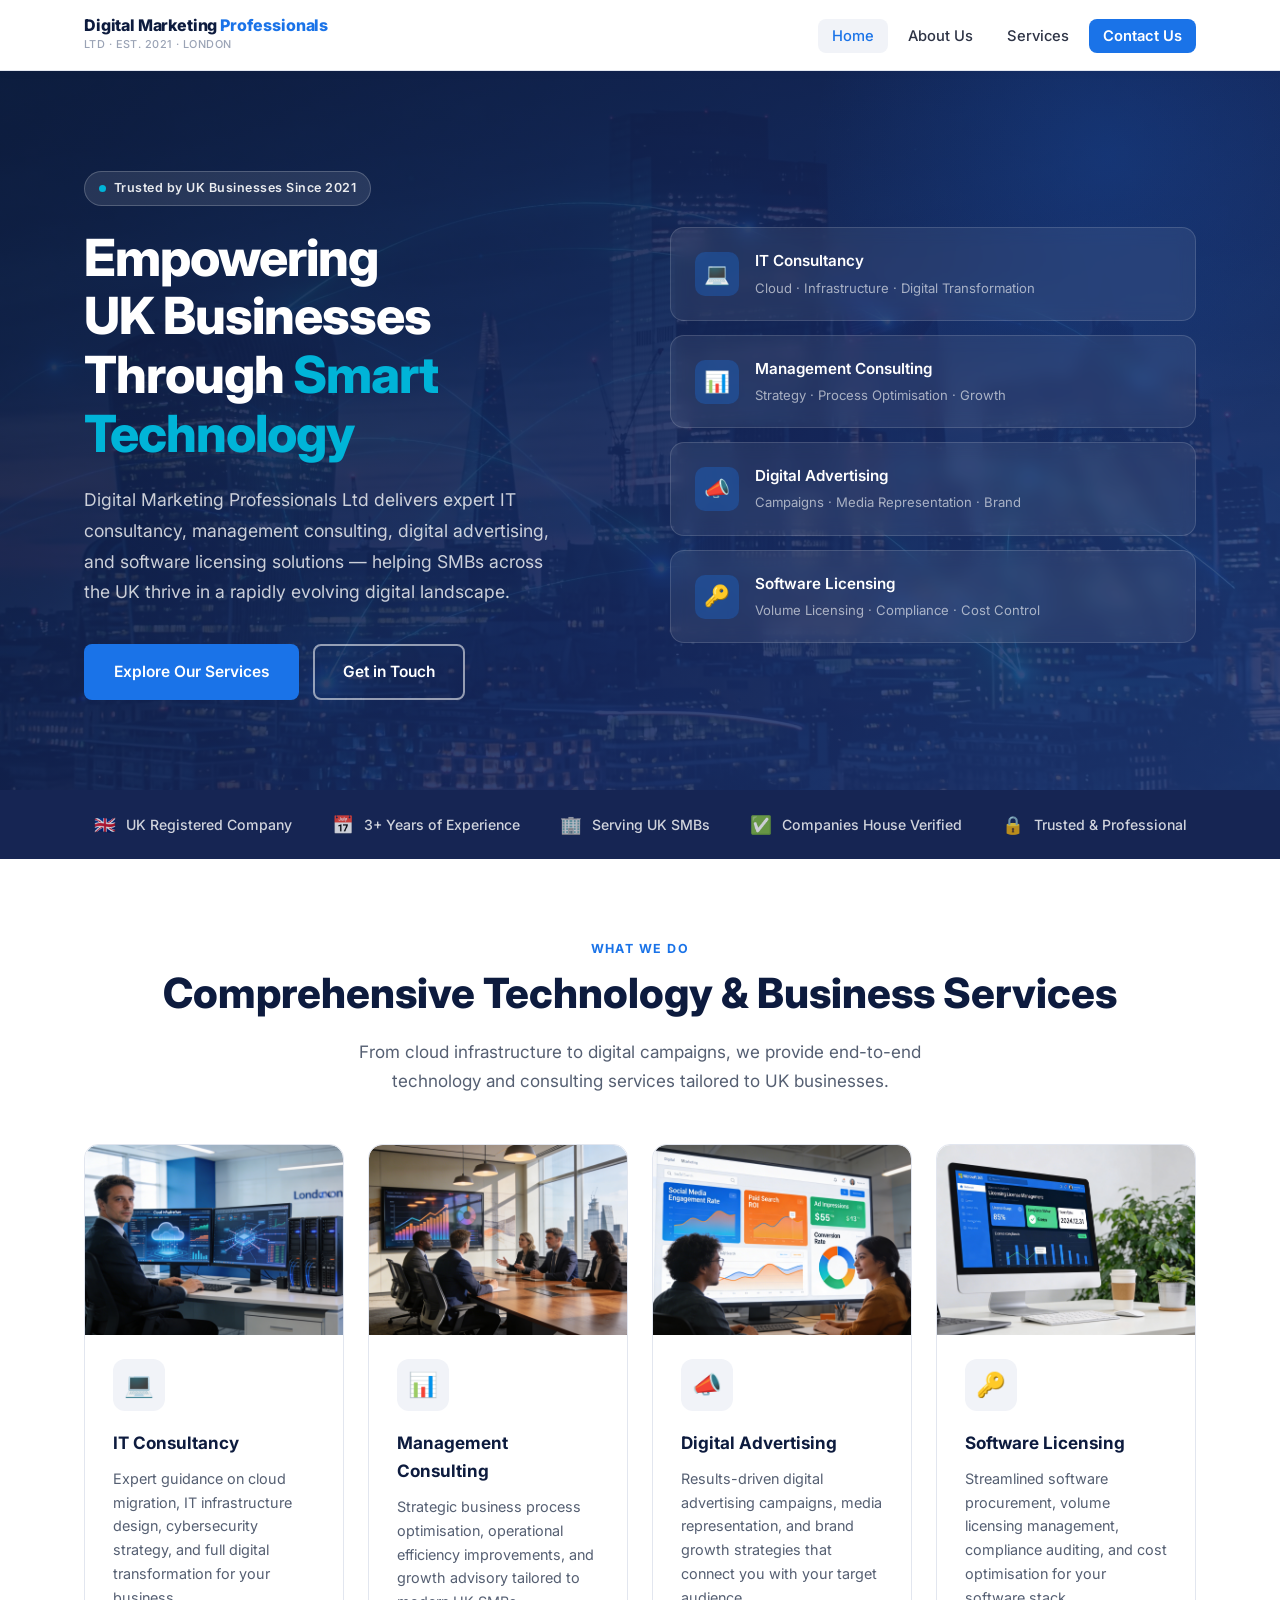
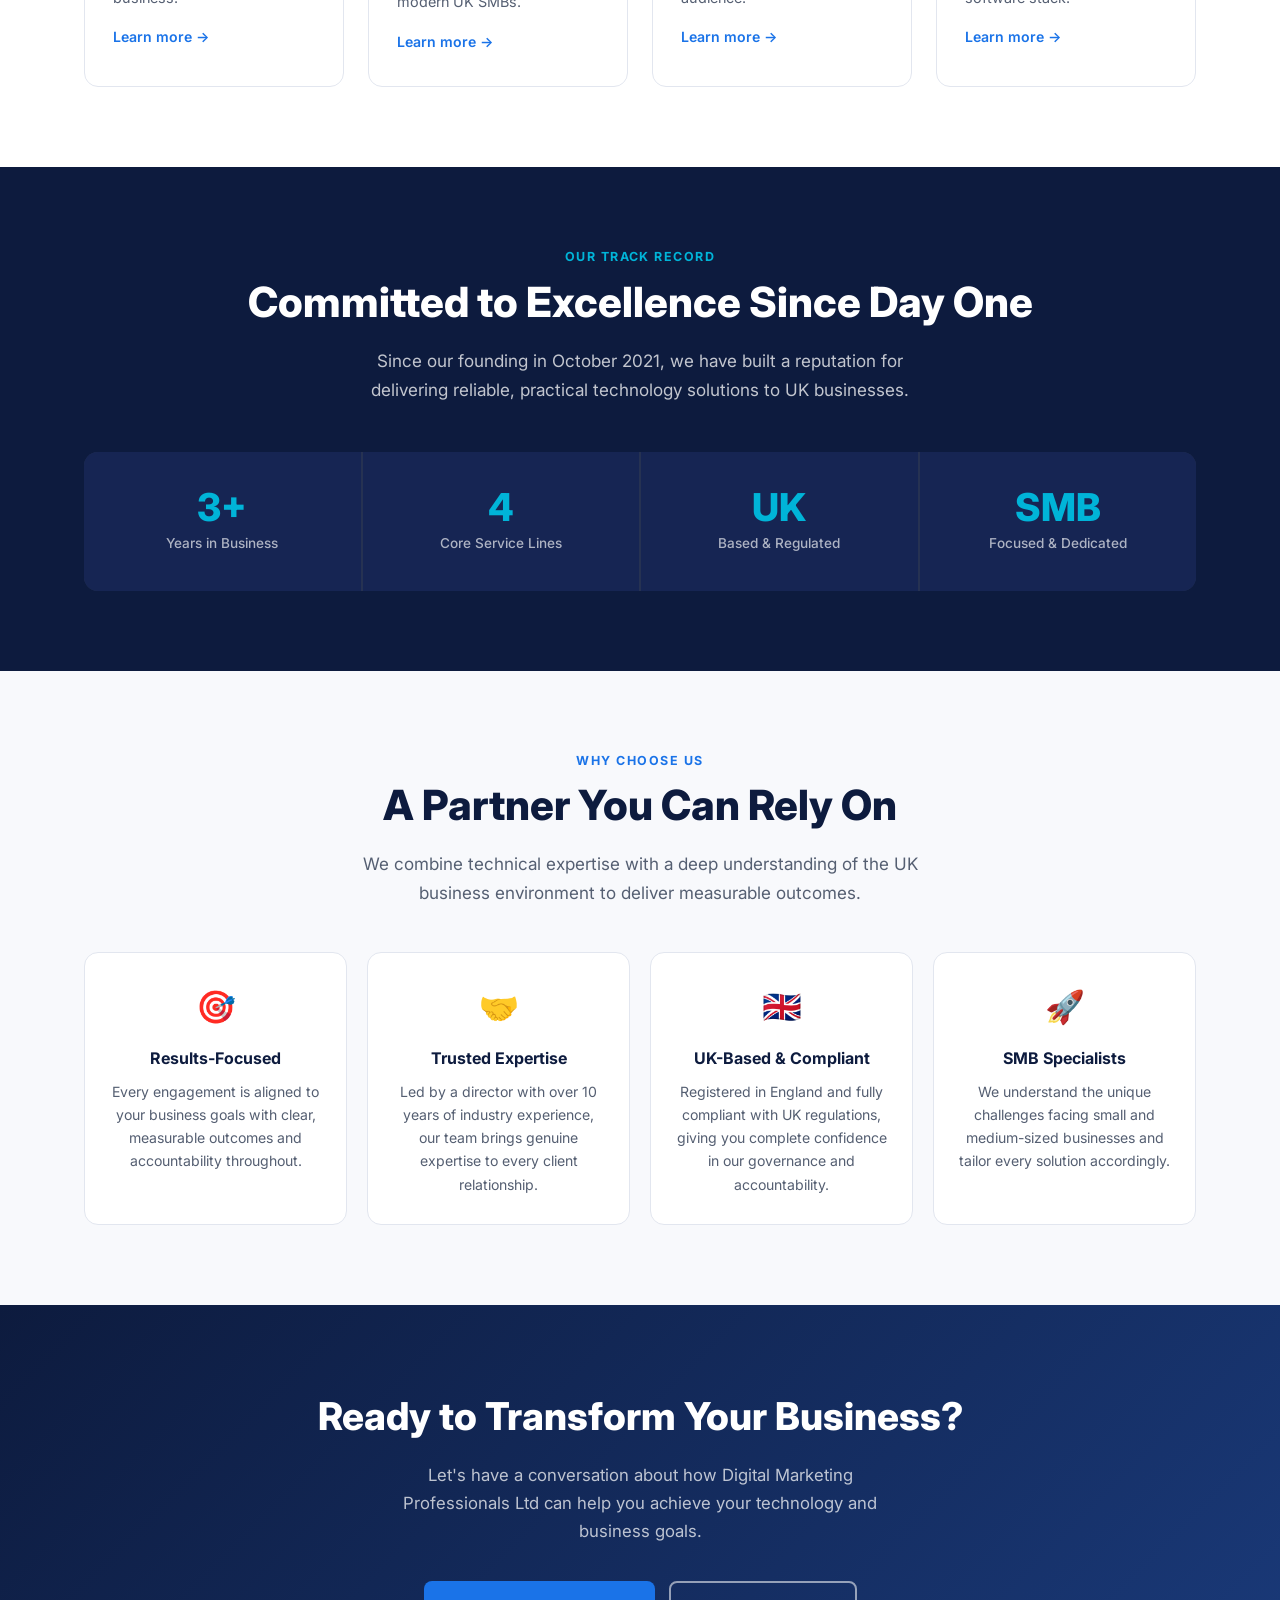
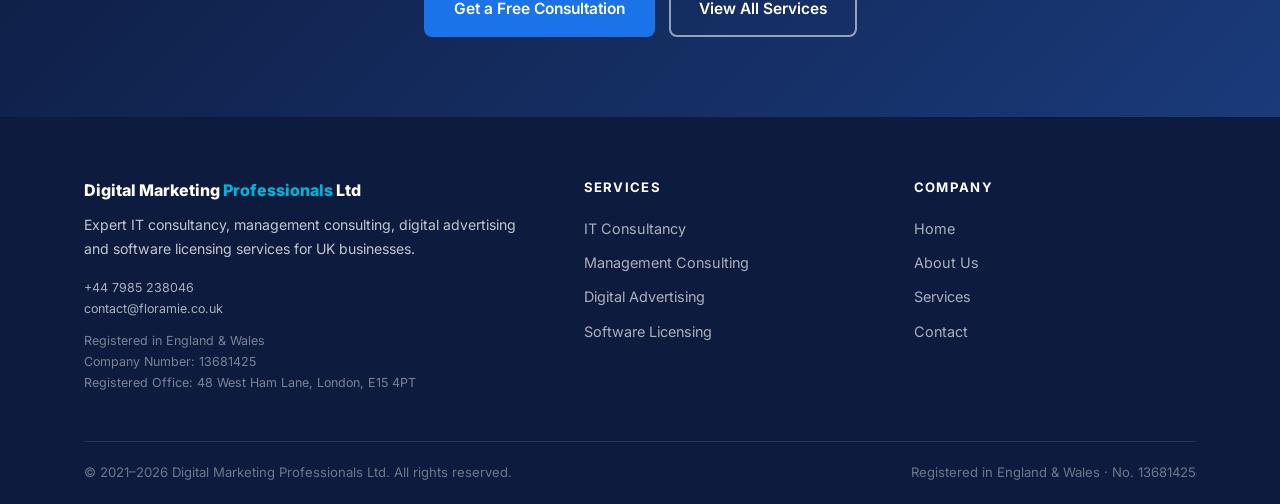
==== commit 1b660227: "Fix email to contact@floramie.co.uk across all pages Co-Authored-By: Claude Sonnet 4.6 <noreply@anth" ====
--- a/index.html
+++ b/index.html
@@ -248,7 +248,7 @@
           <p class="footer-tagline">Expert IT consultancy, management consulting, digital advertising and software licensing services for UK businesses.</p>
           <p class="footer-reg" style="margin-bottom: 10px;">
             <a href="tel:+447985238046" style="color: rgba(255,255,255,0.65);">+44 7985 238046</a><br />
-            <a href="mailto:contact@floramie.com" style="color: rgba(255,255,255,0.65);">contact@floramie.com</a>
+            <a href="mailto:contact@floramie.co.uk" style="color: rgba(255,255,255,0.65);">contact@floramie.co.uk</a>
           </p>
           <p class="footer-reg">
             Registered in England &amp; Wales<br />
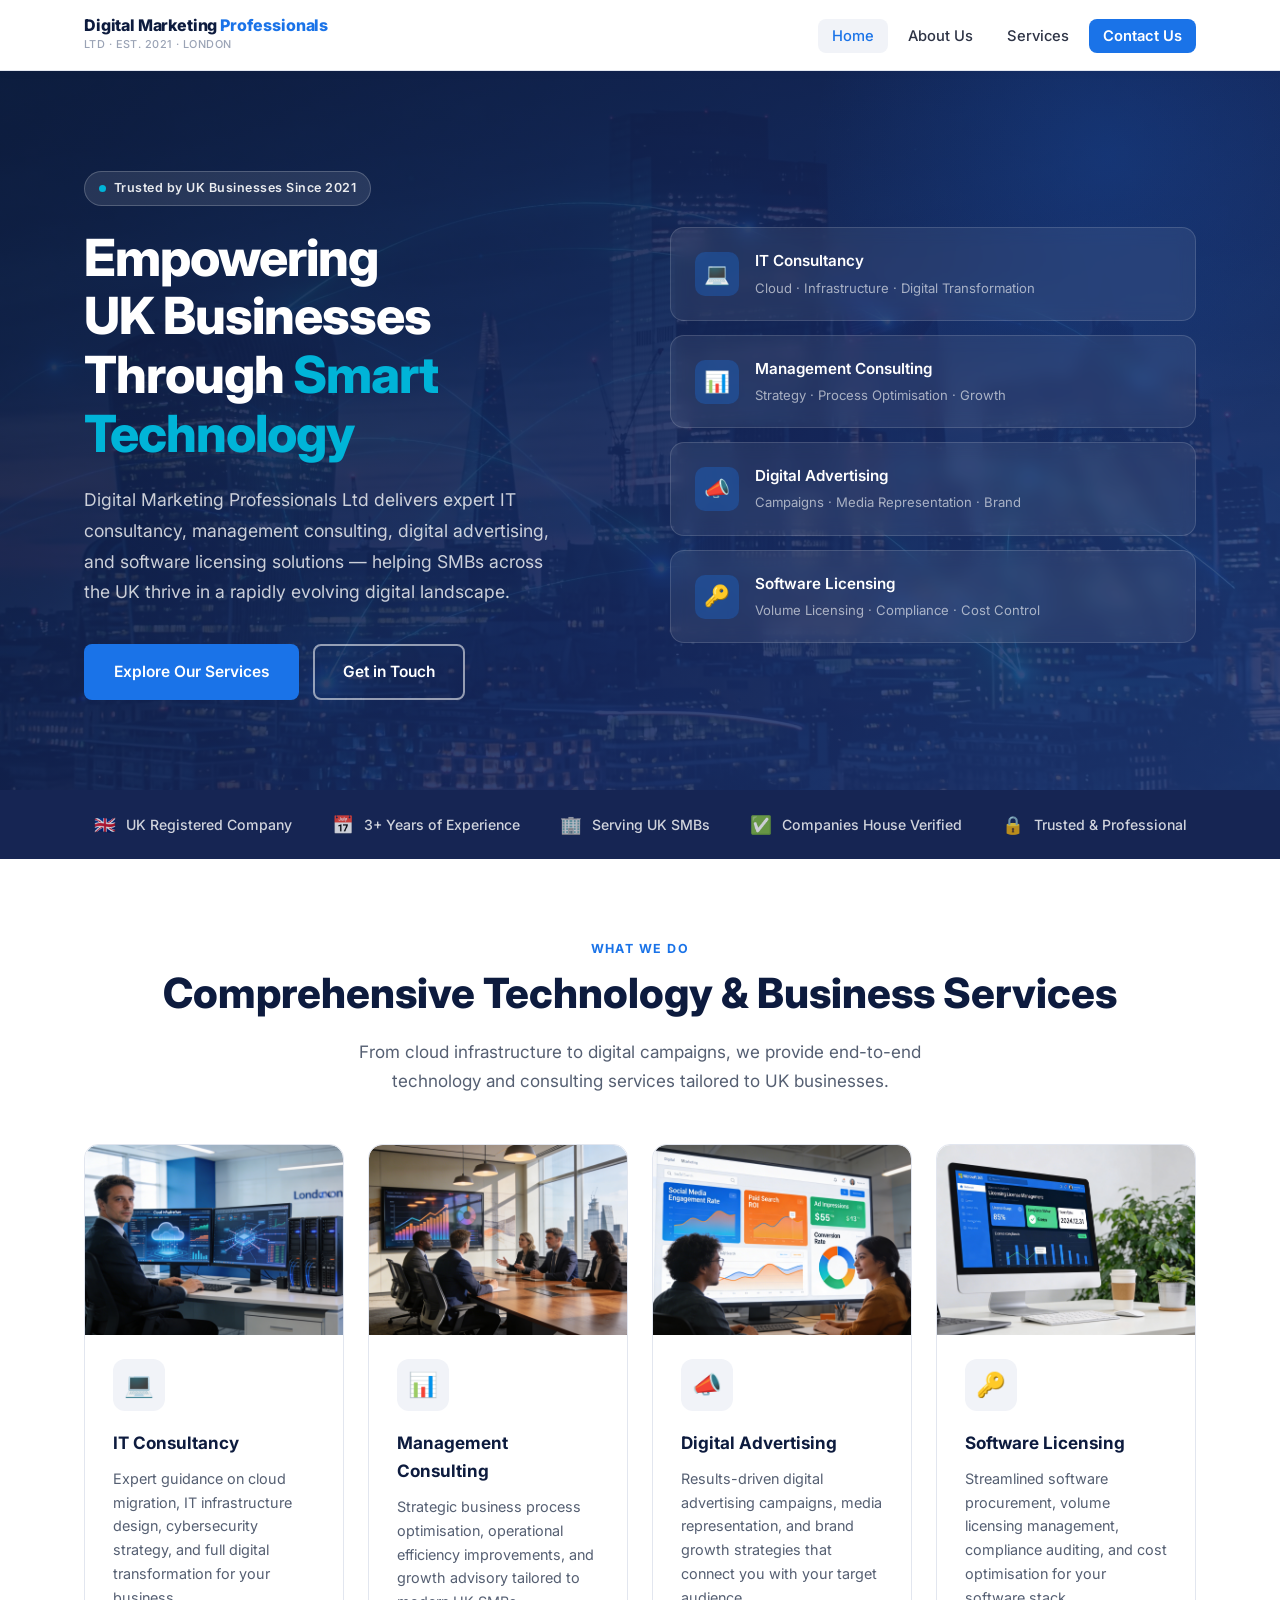
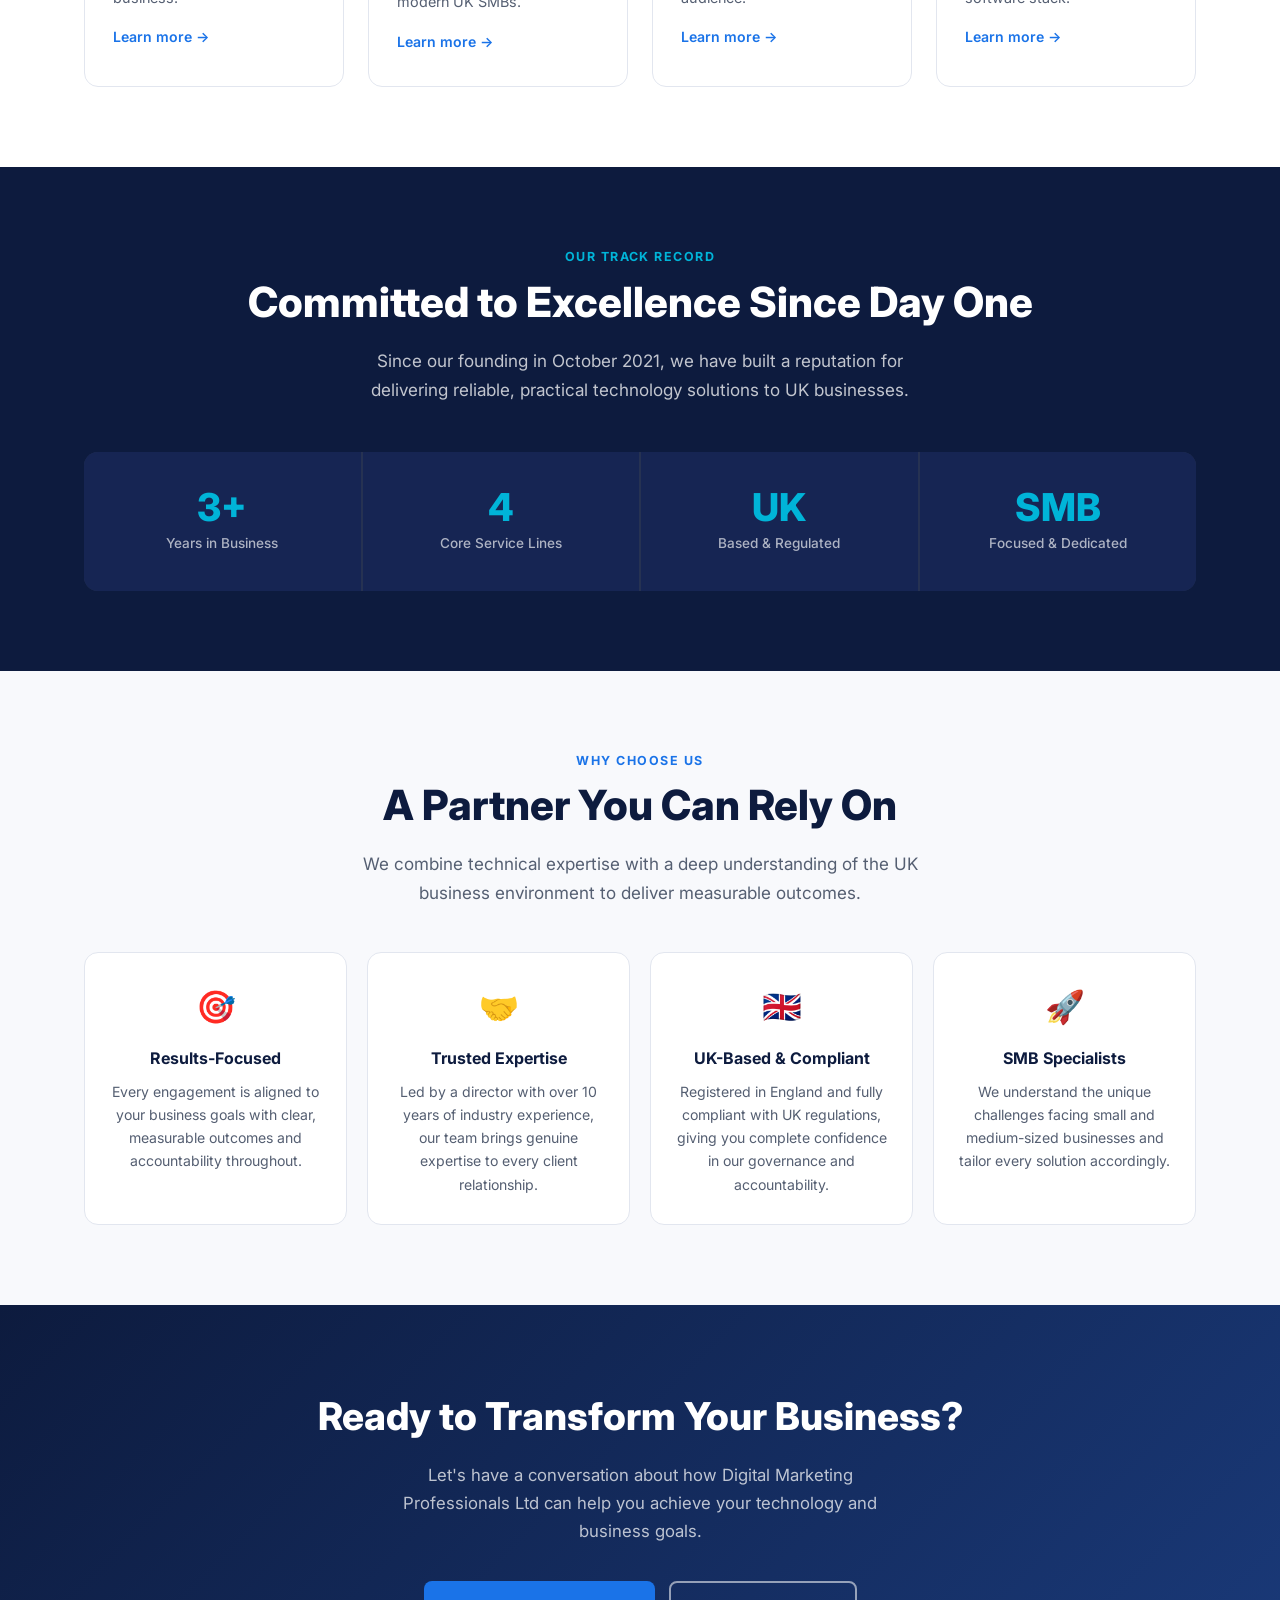
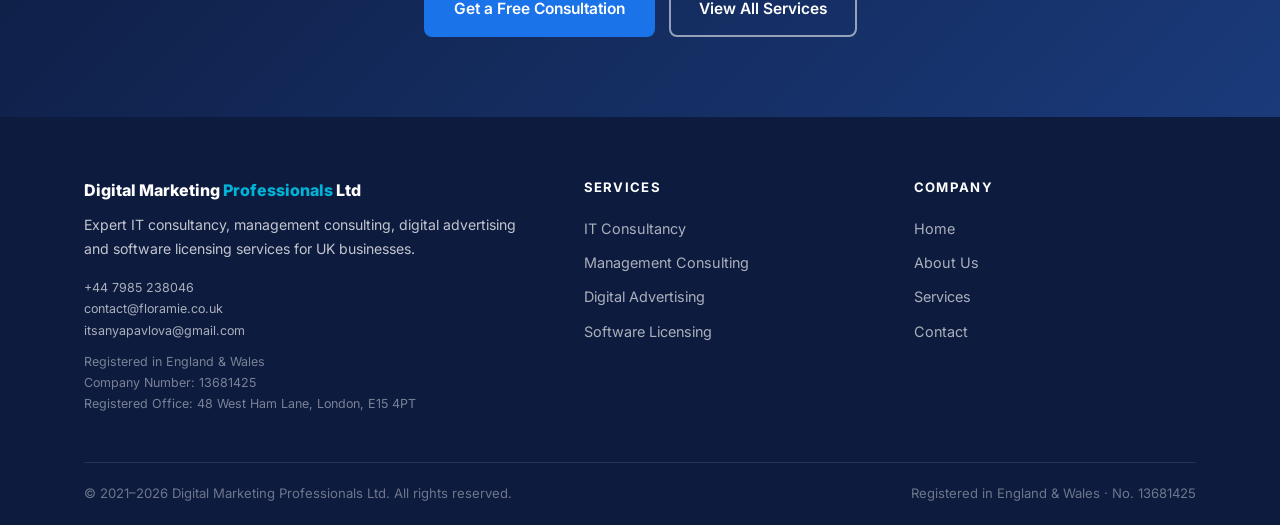
==== commit 1fe4fe3b: "Add secondary email itsanyapavlova@gmail.com across all pages" ====
--- a/index.html
+++ b/index.html
@@ -248,7 +248,8 @@
           <p class="footer-tagline">Expert IT consultancy, management consulting, digital advertising and software licensing services for UK businesses.</p>
           <p class="footer-reg" style="margin-bottom: 10px;">
             <a href="tel:+447985238046" style="color: rgba(255,255,255,0.65);">+44 7985 238046</a><br />
-            <a href="mailto:contact@floramie.co.uk" style="color: rgba(255,255,255,0.65);">contact@floramie.co.uk</a>
+            <a href="mailto:contact@floramie.co.uk" style="color: rgba(255,255,255,0.65);">contact@floramie.co.uk</a><br />
+            <a href="mailto:itsanyapavlova@gmail.com" style="color: rgba(255,255,255,0.65);">itsanyapavlova@gmail.com</a>
           </p>
           <p class="footer-reg">
             Registered in England &amp; Wales<br />
